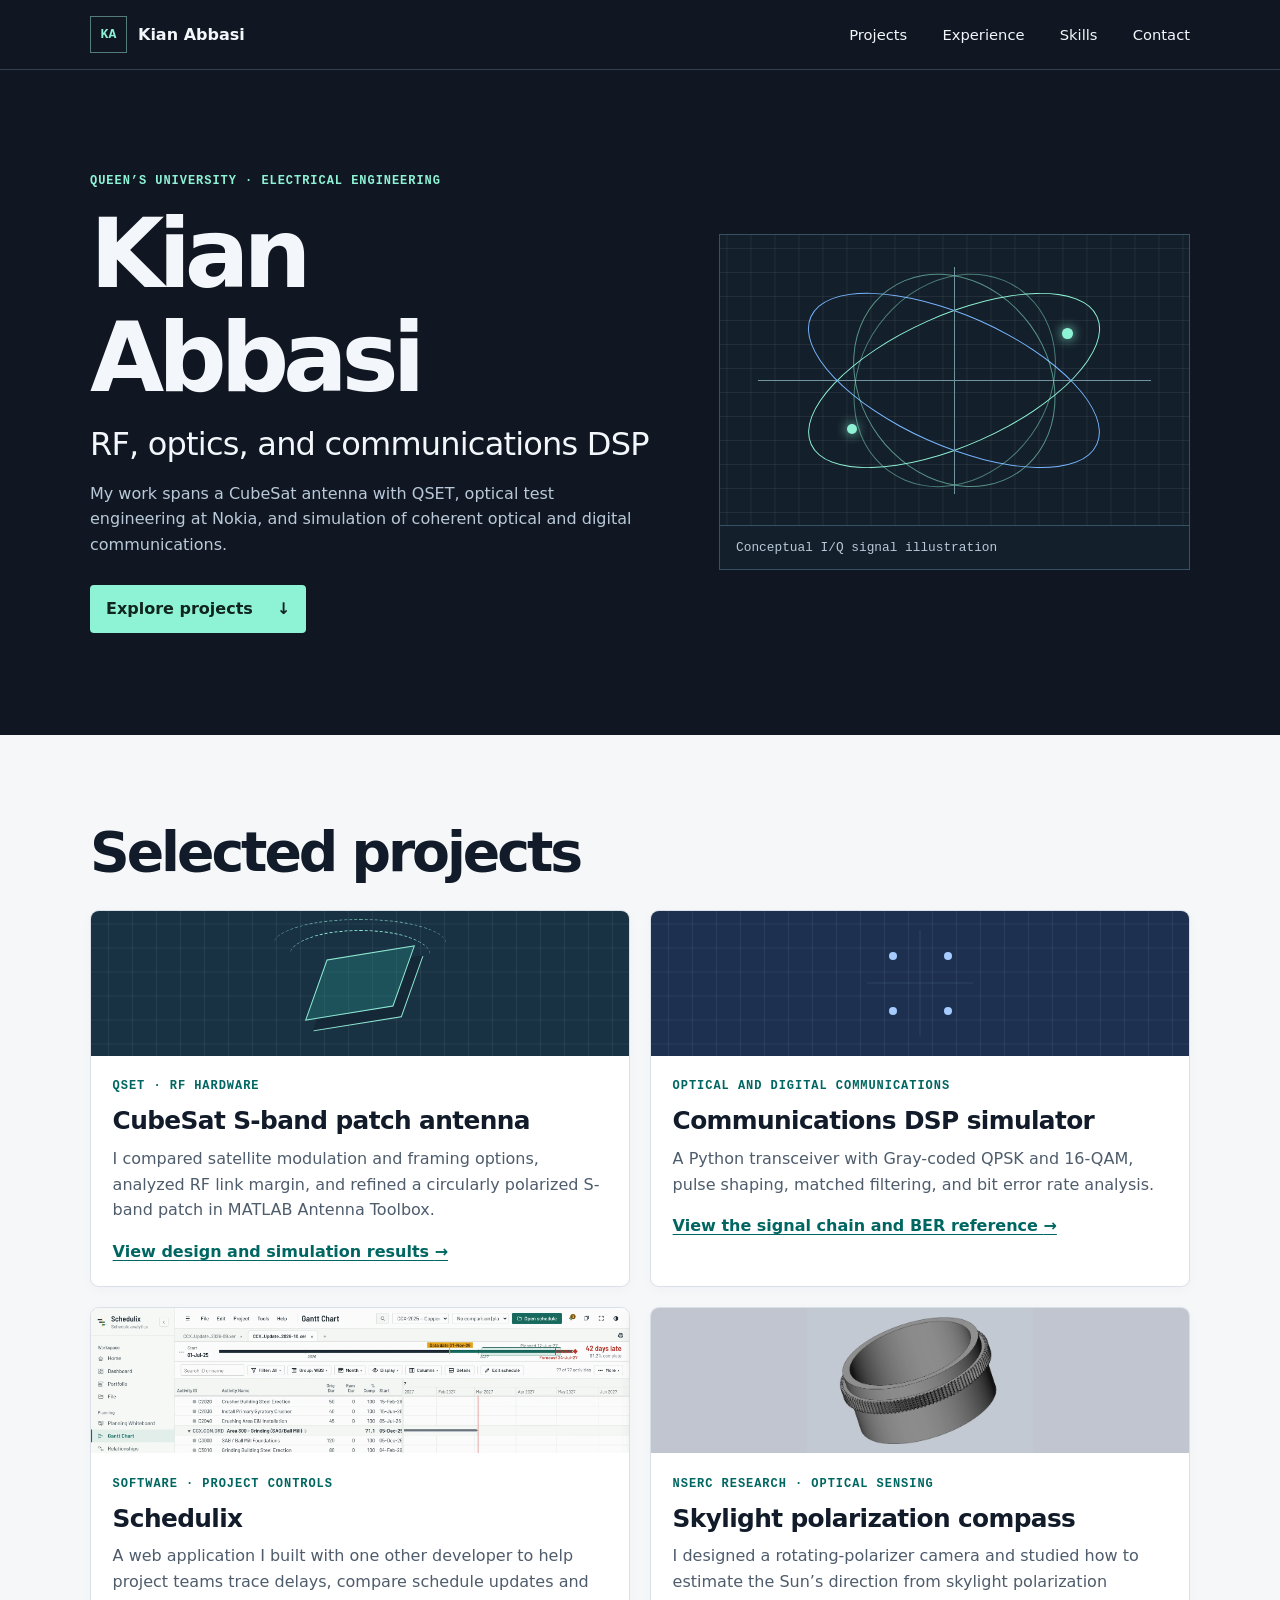
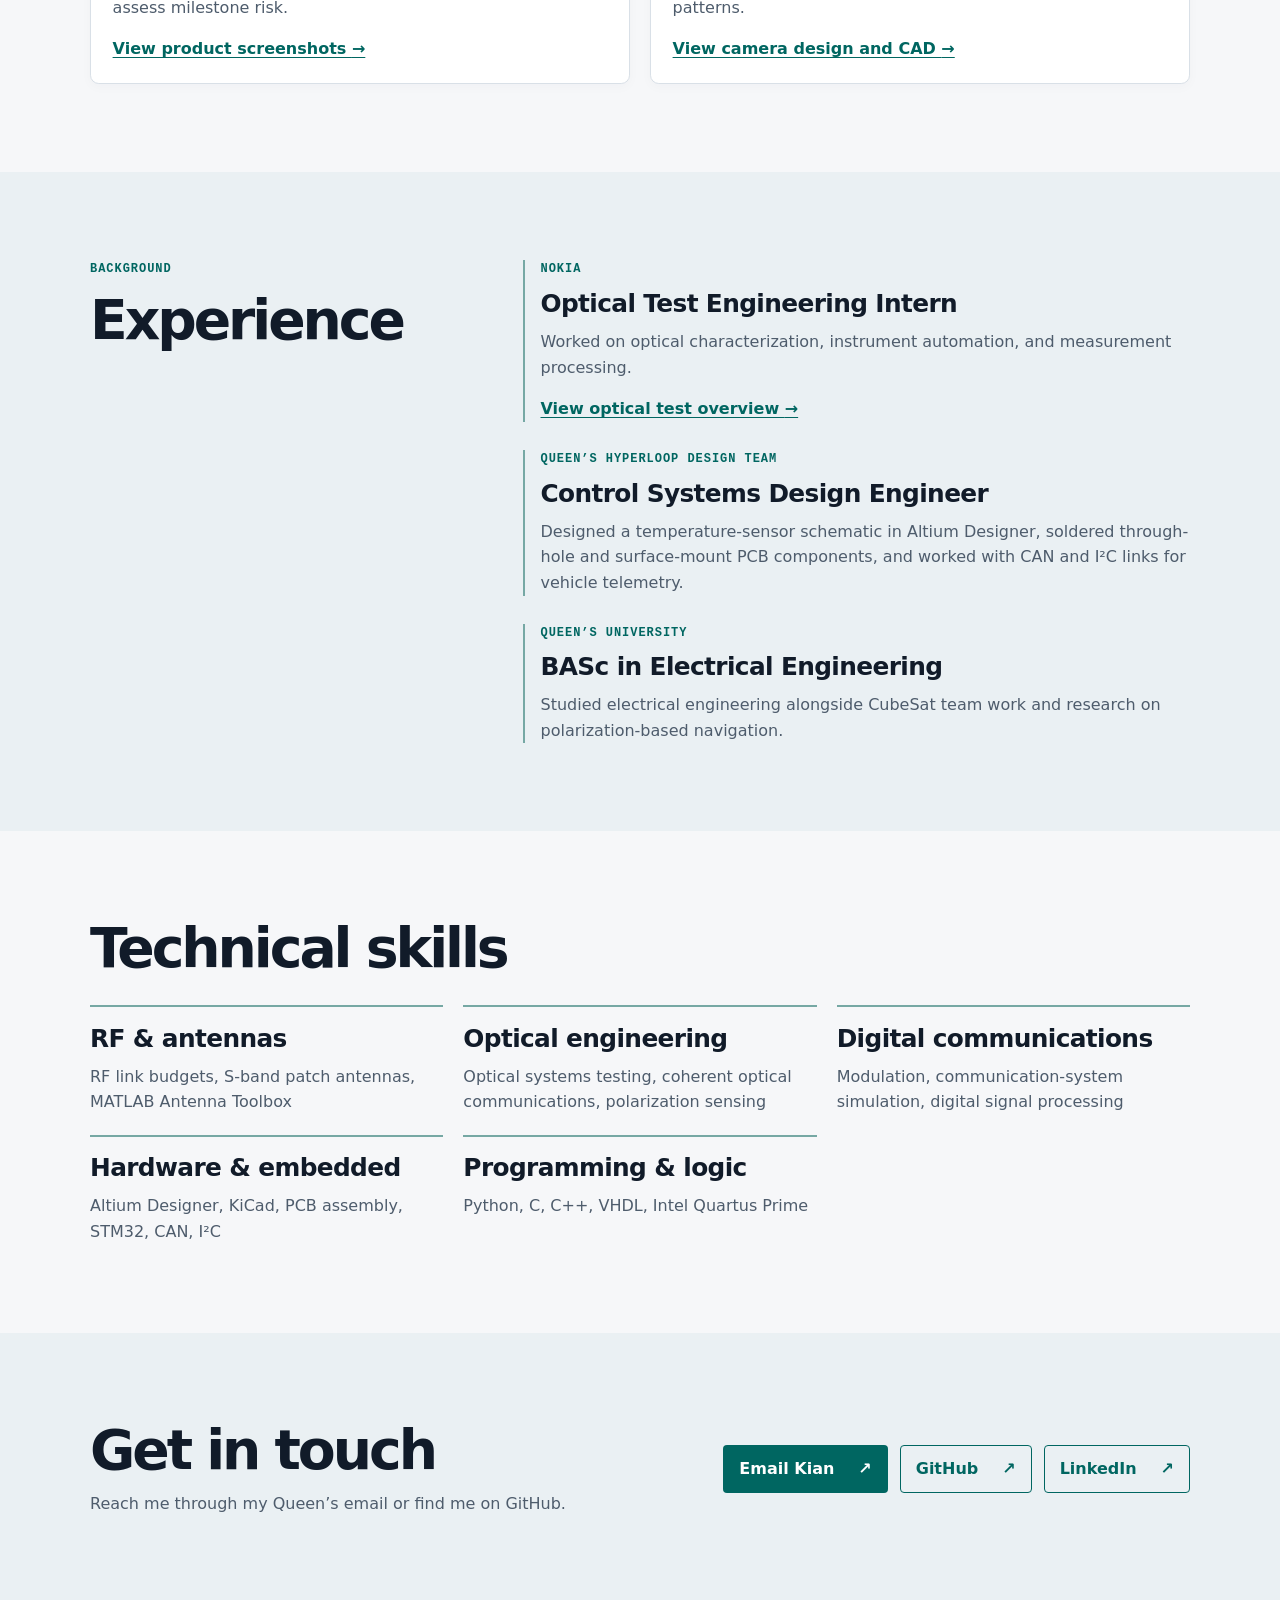
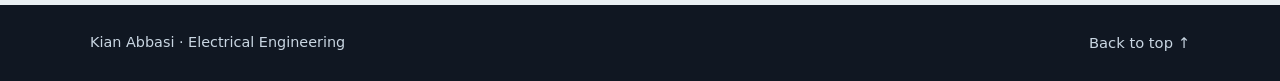
==== index.html @ a1b107e6 "Add files via upload" ====
<!doctype html>
<html lang="en">
<head>
  <meta charset="utf-8">
  <meta name="viewport" content="width=device-width, initial-scale=1">
  <meta name="description" content="Kian Abbasi’s electrical engineering portfolio. CubeSat RF, optical test engineering, communications DSP, and polarization research.">
  <meta name="theme-color" content="#101722">
  <title>Kian Abbasi | Electrical Engineering Portfolio</title>
  <link rel="stylesheet" href="./styles.css">
</head>
<body id="top">
  <a class="skip" href="#main">Skip to content</a>
  <header class="site-header">
    <div class="wrap header-inner">
      <a class="brand" href="#top"><span class="mark" aria-hidden="true">KA</span> Kian Abbasi</a>
      <nav aria-label="Main navigation">
        <a href="#projects">Projects</a>
        <a href="#experience">Experience</a>
        <a href="#skills">Skills</a>
        <a href="#contact">Contact</a>
      </nav>
    </div>
  </header>

  <main id="main">
    <section class="hero" aria-labelledby="intro-title">
      <div class="wrap hero-inner">
        <div>
          <p class="eyebrow">Queen’s University · Electrical Engineering</p>
          <h1 id="intro-title">Kian Abbasi</h1>
          <p class="hero-focus">RF, optics, and communications DSP</p>
          <p class="hero-description">My work spans a CubeSat antenna with QSET, optical test engineering at Nokia, and simulation of coherent optical and digital communications.</p>
          <a class="button" href="#projects">Explore projects <span aria-hidden="true">↓</span></a>
        </div>
        <figure class="hero-figure">
          <div class="signal" aria-hidden="true"><span></span><span></span><span></span><span></span><i></i><b></b></div>
          <figcaption>Conceptual I/Q signal illustration</figcaption>
        </figure>
      </div>
    </section>

    <section class="wrap section" id="projects" aria-labelledby="projects-title">
      <h2 id="projects-title">Selected projects</h2>
      <div class="project-grid">
        <article class="card">
          <div class="art antenna" aria-hidden="true"><span></span><i></i><b></b></div>
          <div class="card-body">
            <p class="eyebrow">QSET · RF hardware</p>
            <h3>CubeSat S-band patch antenna</h3>
            <p>I compared satellite modulation and framing options, analyzed RF link margin, and refined a circularly polarized S-band patch in MATLAB Antenna Toolbox.</p>
            <a class="text-link" href="./projects/qset.html">View design and simulation results <span aria-hidden="true">→</span></a>
          </div>
        </article>
        <article class="card">
          <div class="art constellation" aria-hidden="true"><span></span></div>
          <div class="card-body">
            <p class="eyebrow">Optical and digital communications</p>
            <h3>Communications DSP simulator</h3>
            <p>A Python transceiver with Gray-coded QPSK and 16-QAM, pulse shaping, matched filtering, and bit error rate analysis.</p>
            <a class="text-link" href="./projects/simulator.html">View the signal chain and BER reference <span aria-hidden="true">→</span></a>
          </div>
        </article>
        <article class="card">
          <img class="card-image" src="./assets/schedulix-gantt.webp" alt="" loading="lazy">
          <div class="card-body">
            <p class="eyebrow">Software · Project controls</p>
            <h3>Schedulix</h3>
            <p>A web application I built with one other developer to help project teams trace delays, compare schedule updates and assess milestone risk.</p>
            <a class="text-link" href="./projects/schedulix.html">View product screenshots <span aria-hidden="true">→</span></a>
          </div>
        </article>
        <article class="card">
          <img class="card-image compass-preview" src="./assets/compass-cad.webp" alt="" loading="lazy">
          <div class="card-body">
            <p class="eyebrow">NSERC research · Optical sensing</p>
            <h3>Skylight polarization compass</h3>
            <p>I designed a rotating-polarizer camera and studied how to estimate the Sun’s direction from skylight polarization patterns.</p>
            <a class="text-link" href="./projects/compass.html">View camera design and CAD <span aria-hidden="true">→</span></a>
          </div>
        </article>
      </div>
    </section>

    <div class="experience-band">
      <section class="wrap section experience" id="experience" aria-labelledby="experience-title">
        <div><p class="eyebrow">Background</p><h2 id="experience-title">Experience</h2></div>
        <div class="roles">
          <article><p class="eyebrow">Nokia</p><h3>Optical Test Engineering Intern</h3><p>Worked on optical characterization, instrument automation, and measurement processing.</p><a class="text-link" href="./projects/nokia.html">View optical test overview <span aria-hidden="true">→</span></a></article>
          <article><p class="eyebrow">Queen’s Hyperloop Design Team</p><h3>Control Systems Design Engineer</h3><p>Designed a temperature-sensor schematic in Altium Designer, soldered through-hole and surface-mount PCB components, and worked with CAN and I²C links for vehicle telemetry.</p></article>
          <article><p class="eyebrow">Queen’s University</p><h3>BASc in Electrical Engineering</h3><p>Studied electrical engineering alongside CubeSat team work and research on polarization-based navigation.</p></article>
        </div>
      </section>
    </div>

    <section class="wrap section" id="skills" aria-labelledby="skills-title">
      <h2 id="skills-title">Technical skills</h2>
      <div class="skill-grid">
        <div><h3>RF &amp; antennas</h3><p>RF link budgets, S-band patch antennas, MATLAB Antenna Toolbox</p></div>
        <div><h3>Optical engineering</h3><p>Optical systems testing, coherent optical communications, polarization sensing</p></div>
        <div><h3>Digital communications</h3><p>Modulation, communication-system simulation, digital signal processing</p></div>
        <div><h3>Hardware &amp; embedded</h3><p>Altium Designer, KiCad, PCB assembly, STM32, CAN, I²C</p></div>
        <div><h3>Programming &amp; logic</h3><p>Python, C, C++, VHDL, Intel Quartus Prime</p></div>
      </div>
    </section>

    <div class="contact-band">
      <section class="wrap section contact" id="contact" aria-labelledby="contact-title">
        <div>
          <h2 id="contact-title">Get in touch</h2>
          <p>Reach me through my Queen’s email or find me on GitHub.</p>
        </div>
        <div class="contact-links">
          <a class="button" href="mailto:22QV34@queensu.ca">Email Kian <span aria-hidden="true">↗</span></a>
          <a class="button button-secondary" href="https://github.com/kianabbasi">GitHub <span aria-hidden="true">↗</span></a>
          <a class="button button-secondary" href="https://www.linkedin.com/in/kian-abbasi/">LinkedIn <span aria-hidden="true">↗</span></a>
          <!-- Add an approved public résumé link here. -->
        </div>
      </section>
    </div>
  </main>

  <footer class="site-footer">
    <div class="wrap footer-inner"><span>Kian Abbasi · Electrical Engineering</span><a href="#top">Back to top <span aria-hidden="true">↑</span></a></div>
  </footer>
</body>
</html>
---- styles.css ----
/* Palette and spacing tokens */
:root {
  color-scheme: light;
  --ink: #111b29;
  --muted: #4e5c6c;
  --navy: #101722;
  --paper: #f6f7f9;
  --line: #d9e0e7;
  --teal: #006661;
  --mint: #8ef2d5;
  --mono: ui-monospace, Consolas, monospace;
  font-family: Inter, "Segoe UI", system-ui, sans-serif;
  color: var(--ink);
  background: var(--paper);
}

*, *::before, *::after { box-sizing: border-box; }
body { margin: 0; line-height: 1.6; }
a { color: inherit; }
a:focus-visible, summary:focus-visible { outline: 3px solid #cb6b14; outline-offset: 5px; }
h1, h2, h3, p, figure { margin: 0; }
h1, h2, h3 { line-height: 1.08; text-wrap: balance; }
.wrap { width: min(1100px, calc(100% - 3rem)); margin-inline: auto; }
.skip { position: absolute; top: .5rem; left: .5rem; padding: .5rem 1rem; background: white; transform: translateY(-200%); z-index: 2; }
.skip:focus { transform: none; }

.site-header, .hero, .site-footer { background: var(--navy); color: #f3f7fb; }
.site-header { border-bottom: 1px solid #314151; }
.header-inner, .footer-inner { display: flex; align-items: center; justify-content: space-between; flex-wrap: wrap; gap: .65rem 1.25rem; padding-block: 1rem; }
.brand { display: inline-flex; align-items: center; gap: .7rem; font-weight: 700; text-decoration: none; }
.mark { display: grid; place-items: center; width: 2.3rem; aspect-ratio: 1; border: 1px solid #547d79; color: var(--mint); font: 700 .82rem var(--mono); }
nav { display: flex; flex-wrap: wrap; gap: .35rem clamp(1rem, 3vw, 2.2rem); }
nav a, .site-footer a { font-size: .92rem; text-decoration: none; }
nav a:hover, .site-footer a:hover { color: var(--mint); text-decoration: underline; }

.hero-inner { min-height: 460px; display: grid; grid-template-columns: 1.2fr 1fr; align-items: center; gap: clamp(2rem, 5vw, 5rem); padding-block: clamp(3rem, 8vw, 6.5rem); }
.eyebrow { margin-bottom: .8rem; color: var(--teal); font: 700 .75rem/1.5 var(--mono); letter-spacing: .08em; text-transform: uppercase; }
.hero .eyebrow { color: var(--mint); }
h1 { font-size: clamp(3rem, 8vw, 6rem); letter-spacing: -.065em; }
.hero-focus { margin-top: .9rem; font-size: clamp(1.35rem, 3vw, 2rem); line-height: 1.2; letter-spacing: -.025em; }
.hero-description { color: #b9c9d9; max-width: 35rem; margin-top: 1.1rem; }
.button { display: inline-flex; align-items: center; gap: 1.5rem; background: var(--mint); color: #11251f; font-weight: 700; padding: .7rem 1rem; margin-top: 1.7rem; text-decoration: none; border-radius: .25rem; }
.button:hover { background: #c2fbe9; }

.hero-figure { border: 1px solid #345262; background: #131f2a; }
.signal, .art {
  position: relative;
  display: grid;
  place-items: center;
  overflow: hidden;
  background-image: linear-gradient(90deg, #ffffff10 1px, transparent 1px), linear-gradient(#ffffff10 1px, transparent 1px);
  background-size: 24px 24px;
  background-position: center;
}
.signal { height: clamp(185px, 25vw, 290px); }
.signal::before, .signal::after { content: ""; position: absolute; background: #7294a1; }
.signal::before { width: 84%; height: 1px; }
.signal::after { height: 78%; width: 1px; }
.signal span { position: absolute; width: 67%; height: 45%; border: 1px solid #8ef2d5; border-radius: 50%; transform: rotate(-24deg); }
.signal span:nth-child(2) { transform: rotate(24deg); border-color: #77b6ff; }
.signal span:nth-child(3) { width: 48%; height: 65%; transform: rotate(54deg); opacity: .55; }
.signal span:nth-child(4) { width: 48%; height: 65%; transform: rotate(-54deg); opacity: .45; }
.signal i, .signal b { position: absolute; width: .65rem; aspect-ratio: 1; background: var(--mint); box-shadow: 0 0 12px var(--mint); border-radius: 50%; left: 73%; top: 32%; }
.signal b { left: 27%; top: 65%; }
figcaption { font: .8rem/1.6 var(--mono); }
figcaption { padding: .7rem 1rem; border-top: 1px solid #345262; color: #b9c9d9; }

.section { padding-block: clamp(3rem, 7vw, 5.5rem); }
h2 { font-size: clamp(2rem, 5vw, 3.45rem); letter-spacing: -.055em; }
h3 { font-size: clamp(1.18rem, 2.6vw, 1.55rem); letter-spacing: -.025em; }
.project-grid { display: grid; grid-template-columns: repeat(2, minmax(0, 1fr)); gap: 1.25rem; margin-top: 1.7rem; }
.card { min-width: 0; background: white; border: 1px solid var(--line); border-radius: .55rem; overflow: hidden; box-shadow: 0 3px 12px #0f244007; }
.art { height: 145px; background-color: #183243; color: #91e9d5; }
.art > * { position: absolute; }
.antenna span { width: 82px; height: 62px; border: 1px solid currentColor; background: #289a8d50; transform: skew(-28deg) rotate(-10deg); box-shadow: 11px 12px 0 #152837, 12px 13px 0 currentColor; }
.antenna i, .antenna b { width: 140px; height: 49px; border-top: 1px dashed currentColor; border-radius: 50%; top: 19px; }
.antenna b { width: 172px; top: 8px; opacity: .65; }
.constellation { background-color: #1d304f; color: #a5cbff; }
.constellation span { width: 106px; height: 106px; background: linear-gradient(90deg, transparent 49.5%, currentColor 50%, transparent 50.5%), linear-gradient(transparent 49.5%, currentColor 50%, transparent 50.5%); }
.constellation span::after { content: ""; position: absolute; left: 22px; top: 22px; width: 8px; height: 8px; border-radius: 50%; background: currentColor; box-shadow: 55px 0 currentColor, 0 55px currentColor, 55px 55px currentColor; }
.card-image { display: block; width: 100%; height: 145px; object-fit: cover; object-position: top; background: #eaf0f3; }
.compass-preview { object-fit: contain; object-position: center; background: #c0c5cf; }
.card-body { padding: 1.35rem; }
.card-body > p:not(.eyebrow), .roles article > p:not(.eyebrow), .skill-grid p { margin-top: .7rem; color: var(--muted); }
.text-link { display: inline-block; margin-top: 1rem; color: var(--teal); font-weight: 650; text-underline-offset: .2em; }
.text-link:hover { color: #004441; }

.experience-band { background: #eaf0f3; }
.experience { display: grid; grid-template-columns: .75fr 1.25fr; gap: 2rem; }
.roles article { border-left: 2px solid #76a8a4; padding-left: 1rem; }
.roles article + article { margin-top: 1.75rem; }
.skill-grid { display: grid; grid-template-columns: repeat(3, minmax(0, 1fr)); gap: 1.25rem; margin-top: 1.65rem; }
.skill-grid > div { padding: 1.15rem 0 0; border-top: 2px solid #76a8a4; }
.contact-band { background: #eaf0f3; }
.contact { display: flex; align-items: center; flex-wrap: wrap; justify-content: space-between; gap: 1.25rem 2rem; }
.contact p { margin-top: .7rem; color: var(--muted); }
.contact-links { display: flex; flex-wrap: wrap; gap: .75rem; }
.contact-links .button { margin-top: 0; background: #006661; color: white; }
.contact-links .button:hover { background: #004c49; }
.contact-links .button-secondary { background: transparent; color: var(--teal); outline: 1px solid currentColor; outline-offset: -1px; }
.contact-links .button-secondary:hover { background: #d9e7e8; }
.contact-links .button-secondary:focus-visible { outline: 3px solid #cb6b14; outline-offset: 5px; }
.site-footer { color: #c9d6e2; font-size: .9rem; }
.footer-inner { min-height: 76px; }

.case-hero { padding-block: clamp(2.5rem, 7vw, 5rem); background: var(--navy); color: #f3f7fb; }
.case-width { max-width: 870px; }
.case-hero .eyebrow { color: var(--mint); }
.case-hero h1 { font-size: clamp(2.25rem, 6vw, 4.75rem); letter-spacing: -.05em; }
.case-body { padding-block: clamp(2rem, 6vw, 4.5rem); }
.case-body section + section { margin-top: 2.75rem; }
.case-body h2 { font-size: clamp(1.6rem, 4vw, 2.4rem); }
.case-body p { margin-top: .8rem; color: var(--muted); max-width: 70ch; }
.case-body p a, .references a { color: var(--teal); text-underline-offset: .2em; }
.references { color: var(--muted); padding-left: 1.35rem; max-width: 74ch; }
.references li + li { margin-top: .85rem; }
.case-body > .text-link { margin-top: 2.5rem; }
.evidence-figure, .workflow { margin-top: 1.25rem; border: 1px solid var(--line); border-radius: .4rem; background: white; }
.evidence-figure a { display: block; }
.evidence-figure img { display: block; width: 100%; height: auto; border-radius: .35rem .35rem 0 0; }
.evidence-figure figcaption, .workflow figcaption { color: var(--muted); border-color: var(--line); }
.figure-grid { display: grid; grid-template-columns: repeat(2, minmax(0, 1fr)); gap: 1rem; align-items: start; }
.figure-grid img { width: 100%; aspect-ratio: 1.4; object-fit: contain; }
.table-wrap { overflow-x: auto; margin-block: 1rem; }
table { width: 100%; border-collapse: collapse; background: white; font-variant-numeric: tabular-nums; }
caption { color: var(--muted); text-align: left; padding: 0 0 .5rem; }
table th, table td { text-align: left; border: 1px solid var(--line); padding: .55rem .75rem; }
thead { background: #eaf0f3; }
.chain { display: flex; gap: .5rem; flex-wrap: wrap; padding: 0; margin: 1rem 0 0; list-style: none; counter-reset: stage; }
.chain li { border: 1px solid var(--line); padding: .55rem .7rem; background: #eaf0f3; counter-increment: stage; }
.chain li::before { content: counter(stage, decimal-leading-zero); margin-right: .6rem; color: var(--teal); font: 700 .75rem var(--mono); }
.workflow .chain { margin: 0; padding: 1rem; }

@media (max-width: 700px) {
  .hero-inner, .experience, .skill-grid { grid-template-columns: 1fr; }
  .hero-figure { max-width: 430px; }
}
@media (max-width: 540px) {
  .wrap { width: calc(100% - 2rem); }
  .project-grid { grid-template-columns: 1fr; }
  .figure-grid { grid-template-columns: 1fr; }
  .header-inner { align-items: flex-start; flex-direction: column; }
  .header-inner nav a { padding-block: .25rem; }
}
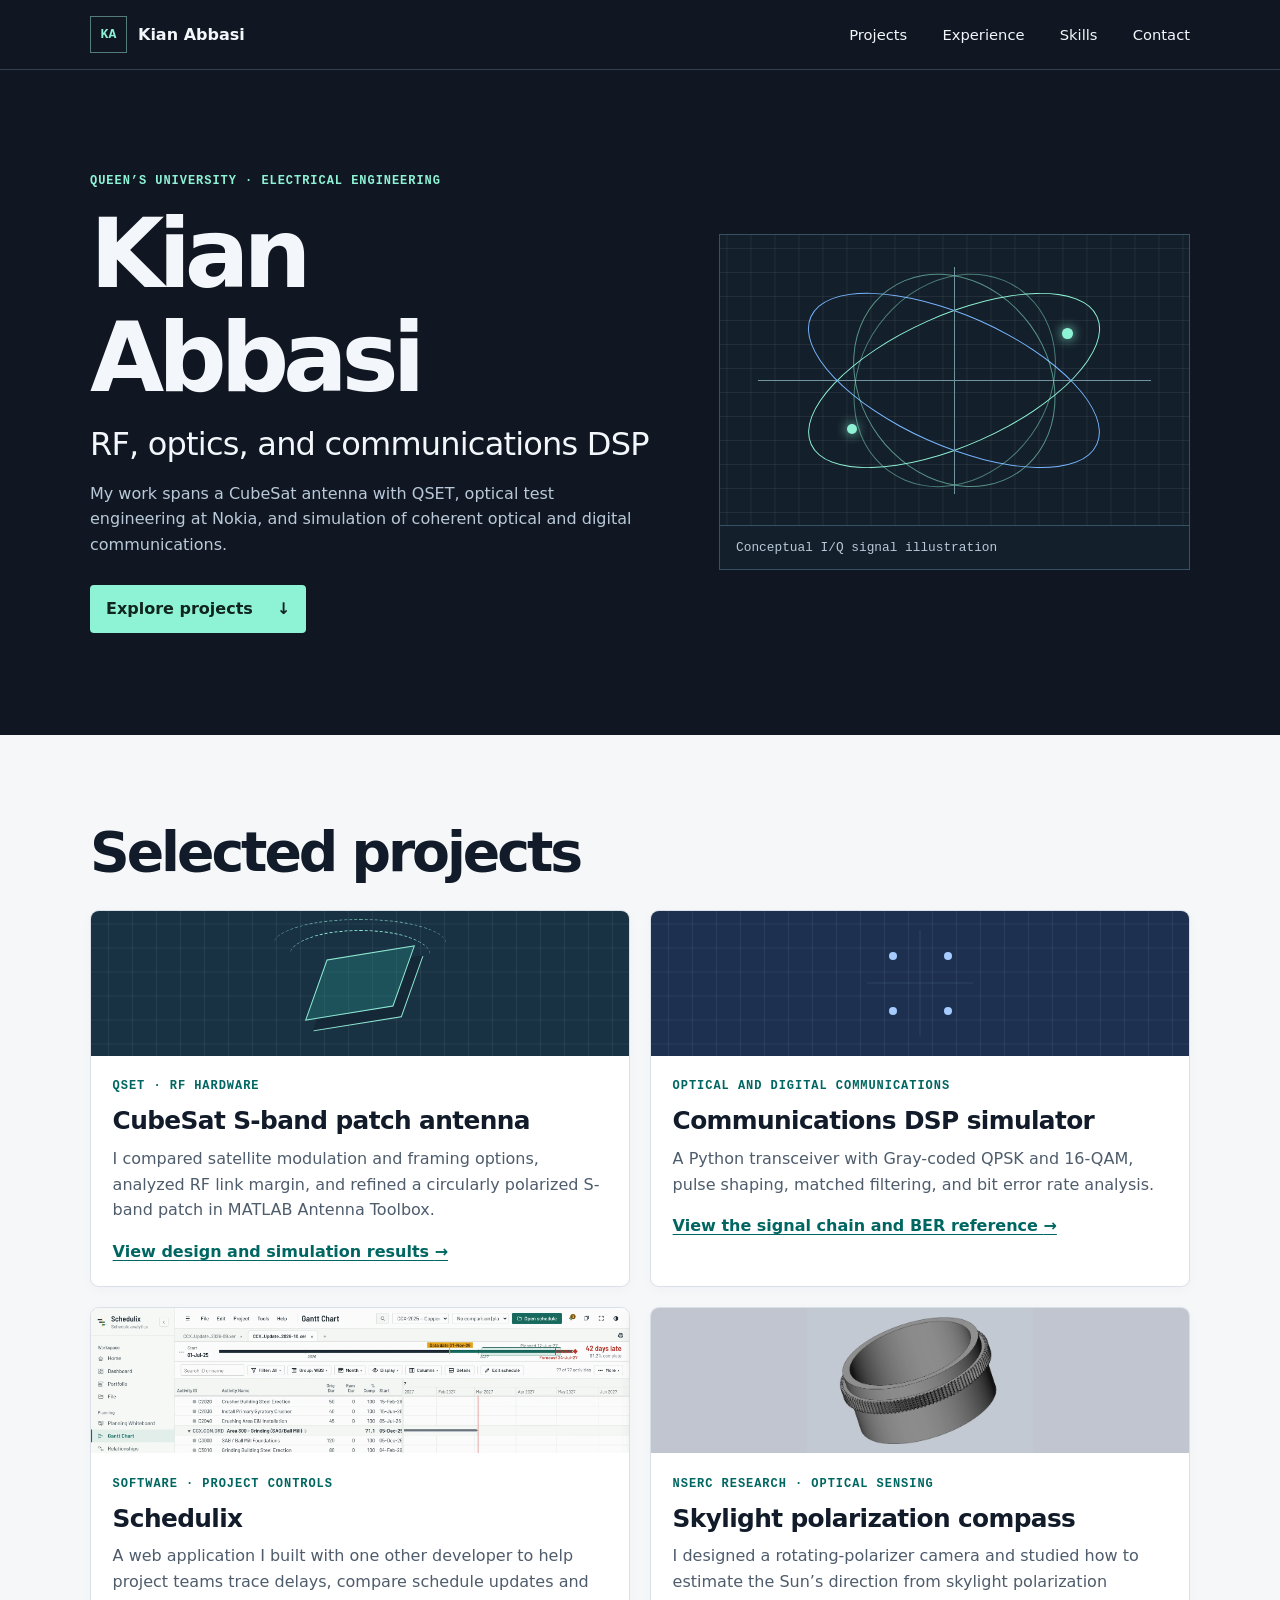
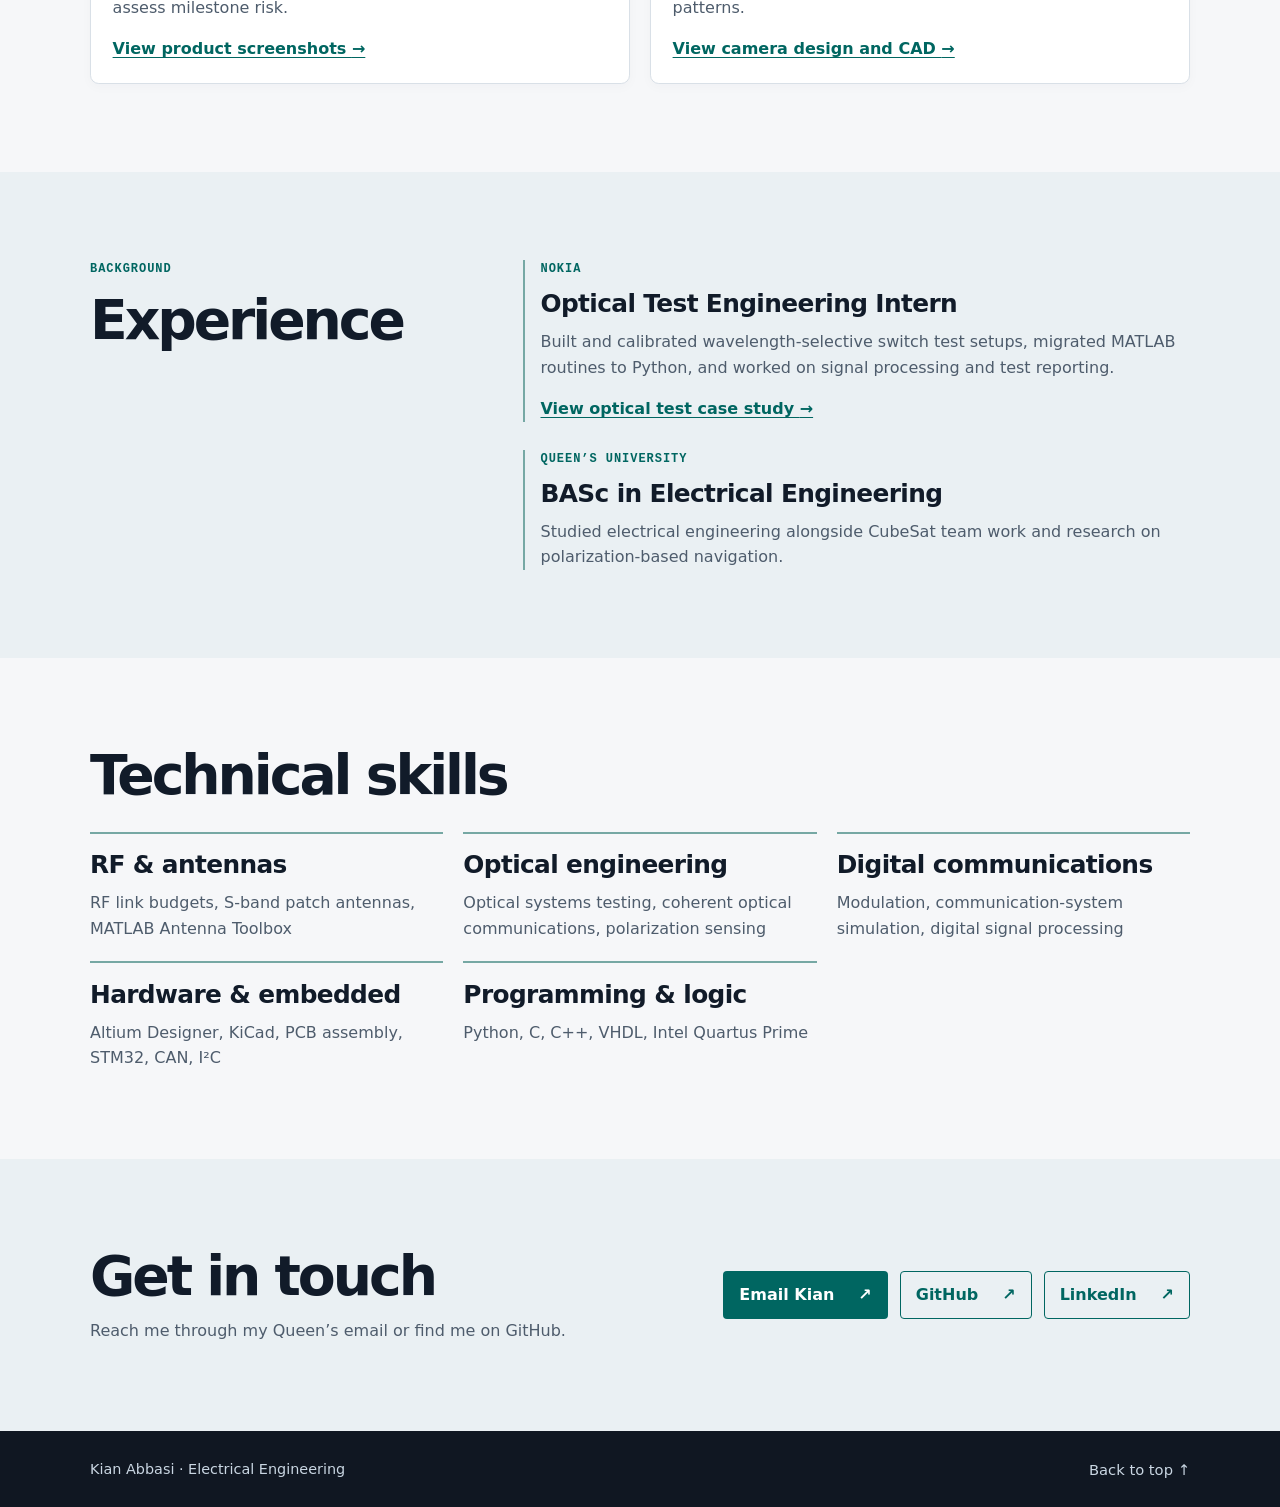
==== commit 68d5e84e: "Add files via upload" ====
--- a/index.html
+++ b/index.html
@@ -85,8 +85,7 @@
       <section class="wrap section experience" id="experience" aria-labelledby="experience-title">
         <div><p class="eyebrow">Background</p><h2 id="experience-title">Experience</h2></div>
         <div class="roles">
-          <article><p class="eyebrow">Nokia</p><h3>Optical Test Engineering Intern</h3><p>Worked on optical characterization, instrument automation, and measurement processing.</p><a class="text-link" href="./projects/nokia.html">View optical test overview <span aria-hidden="true">→</span></a></article>
-          <article><p class="eyebrow">Queen’s Hyperloop Design Team</p><h3>Control Systems Design Engineer</h3><p>Designed a temperature-sensor schematic in Altium Designer, soldered through-hole and surface-mount PCB components, and worked with CAN and I²C links for vehicle telemetry.</p></article>
+          <article><p class="eyebrow">Nokia</p><h3>Optical Test Engineering Intern</h3><p>Built and calibrated wavelength-selective switch test setups, migrated MATLAB routines to Python, and worked on signal processing and test reporting.</p><a class="text-link" href="./projects/nokia.html">View optical test case study <span aria-hidden="true">→</span></a></article>
           <article><p class="eyebrow">Queen’s University</p><h3>BASc in Electrical Engineering</h3><p>Studied electrical engineering alongside CubeSat team work and research on polarization-based navigation.</p></article>
         </div>
       </section>
--- a/styles.css
+++ b/styles.css
@@ -126,12 +126,30 @@
 caption { color: var(--muted); text-align: left; padding: 0 0 .5rem; }
 table th, table td { text-align: left; border: 1px solid var(--line); padding: .55rem .75rem; }
 thead { background: #eaf0f3; }
-.chain { display: flex; gap: .5rem; flex-wrap: wrap; padding: 0; margin: 1rem 0 0; list-style: none; counter-reset: stage; }
-.chain li { border: 1px solid var(--line); padding: .55rem .7rem; background: #eaf0f3; counter-increment: stage; }
-.chain li::before { content: counter(stage, decimal-leading-zero); margin-right: .6rem; color: var(--teal); font: 700 .75rem var(--mono); }
-.workflow .chain { margin: 0; padding: 1rem; }
+.diagram { display: grid; grid-template-columns: repeat(4, minmax(0, 1fr)); gap: .65rem; padding: 1rem; margin: 0; }
+.diagram li { list-style-position: inside; border-top: 2px solid #76a8a4; padding: .75rem; background: #eaf0f3; }
+.diagram li::marker { color: var(--teal); font: 700 .8rem var(--mono); }
+.diagram strong { line-height: 1.25; }
+.diagram li span { display: block; margin-top: .35rem; color: var(--muted); font-size: .9rem; line-height: 1.4; }
+.iq-plot {
+  position: relative;
+  display: grid;
+  grid-template-columns: 1fr 1fr;
+  grid-template-rows: 1fr 1fr;
+  place-items: center;
+  width: min(19rem, calc(100% - 2rem));
+  aspect-ratio: 1;
+  margin: 1.25rem auto;
+  background: linear-gradient(90deg, transparent calc(50% - 1px), #71879a calc(50% - 1px), #71879a calc(50% + 1px), transparent calc(50% + 1px)), linear-gradient(transparent calc(50% - 1px), #71879a calc(50% - 1px), #71879a calc(50% + 1px), transparent calc(50% + 1px)), #eaf0f3;
+}
+.iq-axis { position: absolute; color: var(--muted); font: 700 .9rem var(--mono); }
+.iq-horizontal { right: .6rem; top: calc(50% + .5rem); }
+.iq-vertical { left: calc(50% + .5rem); top: .6rem; }
+.iq-point { position: relative; width: .7rem; aspect-ratio: 1; background: var(--teal); border-radius: 50%; color: var(--teal); font: 700 .95rem var(--mono); }
+.iq-point span { position: absolute; left: 1.15rem; top: 50%; transform: translateY(-50%); }
 
 @media (max-width: 700px) {
+  .diagram { grid-template-columns: repeat(2, minmax(0, 1fr)); }
   .hero-inner, .experience, .skill-grid { grid-template-columns: 1fr; }
   .hero-figure { max-width: 430px; }
 }
